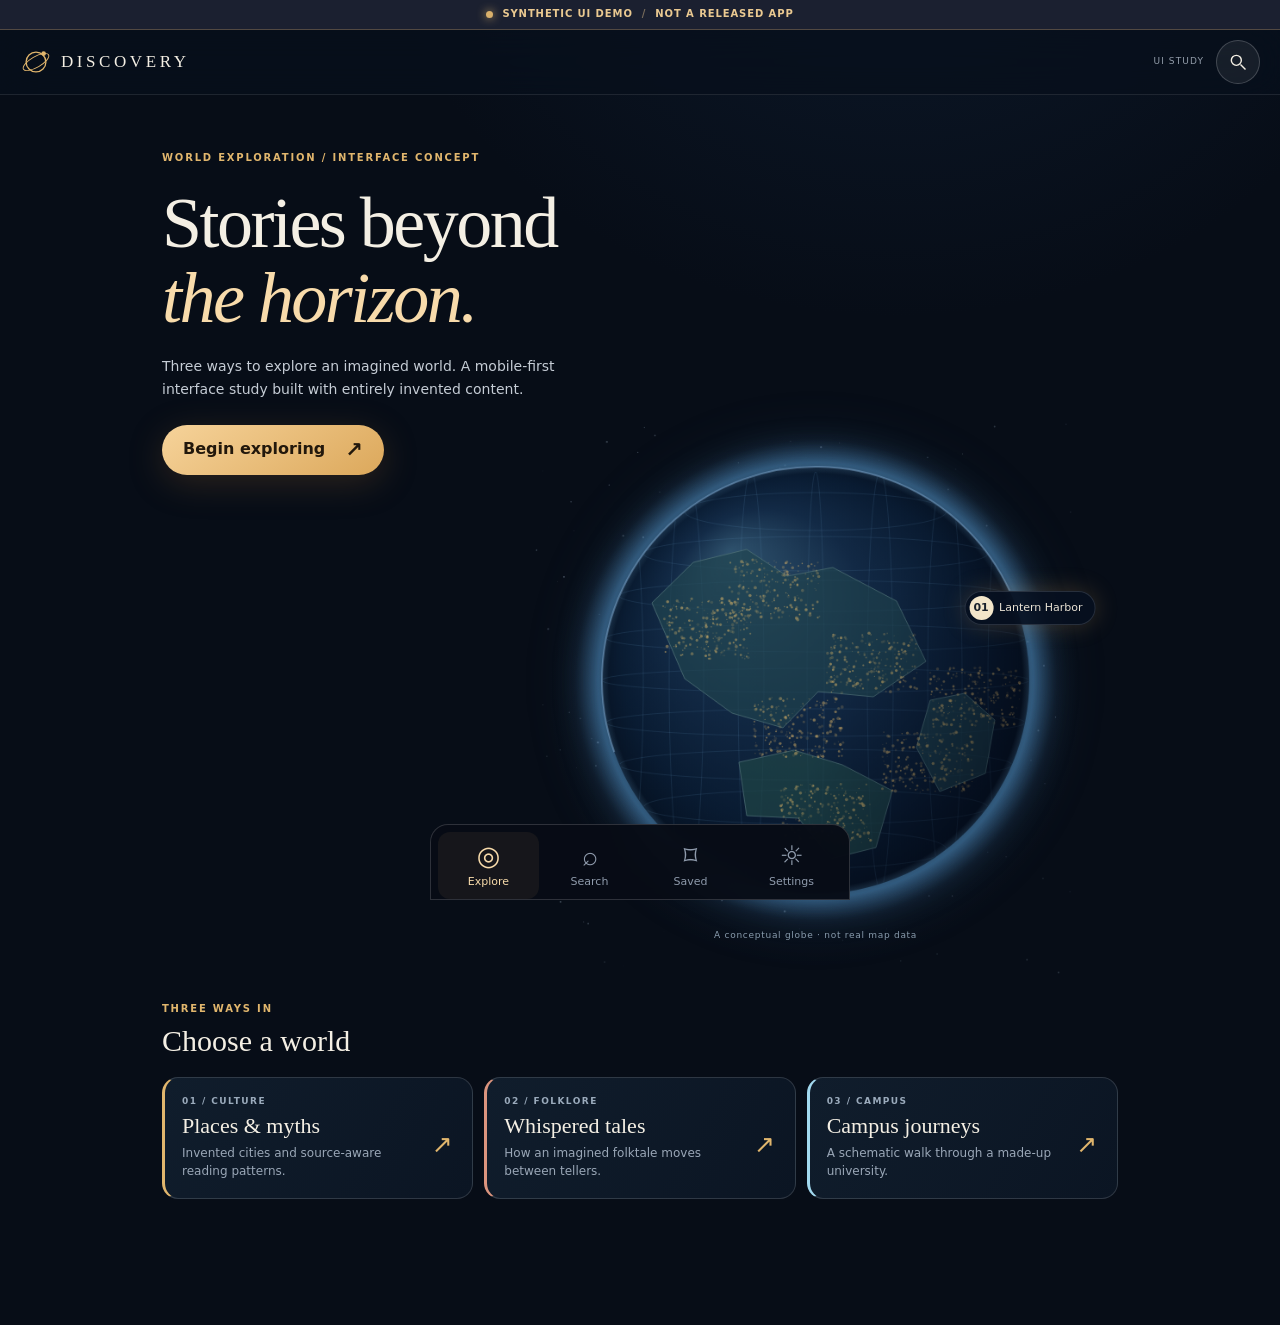
==== projects/world-exploration-ui/index.html @ 04508a98 "atlas-synthetic-mobile-showcase-20261115" ====
<!doctype html>
<html lang="en">
<head>
<meta charset="utf-8">
<meta name="viewport" content="width=device-width,initial-scale=1,viewport-fit=cover">
<meta name="color-scheme" content="dark">
<meta name="robots" content="index,follow">
<meta name="description" content="World exploration mobile interface study using 100% synthetic demonstration data. Not a released application.">
<title>World Exploration · Synthetic Mobile UI Study</title>
<link rel="stylesheet" href="./demo.css">
<script defer src="./demo.js"></script>
</head>
<body>
<div class="prototype-label" role="note"><span class="tag-dot"></span> SYNTHETIC UI DEMO <span class="label-sep">/</span> NOT A RELEASED APP</div>
<header class="site-header">
  <a class="brand" href="#explore" aria-label="World Exploration demo home"><span class="logo-mark" aria-hidden="true"><svg viewBox="0 0 42 42" fill="none"><circle cx="21" cy="21" r="13" stroke="currentColor" stroke-width="1.7"/><ellipse cx="21" cy="21" rx="19" ry="7" transform="rotate(-30 21 21)" stroke="currentColor" stroke-width="1.2"/><circle cx="31" cy="10" r="3" fill="currentColor"/></svg></span><span class="brand-word">DISCOVERY</span></a>
  <div class="header-actions"><span class="header-note">UI STUDY</span><button class="icon-button" data-target="search" aria-label="Search synthetic examples"><svg viewBox="0 0 24 24"><circle cx="10" cy="10" r="6"/><path d="m15 15 6 6"/></svg></button></div>
</header>
<main id="main" tabindex="-1">
<section class="view view-home" data-view="explore">
  <div class="hero-copy"><p class="eyebrow">WORLD EXPLORATION / INTERFACE CONCEPT</p><h1>Stories beyond<br><em>the horizon.</em></h1><p class="lede">Three ways to explore an imagined world. A mobile-first interface study built with entirely invented content.</p>
  <button class="gold-button" data-target="culture">Begin exploring <span aria-hidden="true">↗</span></button></div>
  <div class="globe-stage" role="img" aria-label="Stylized fictional globe made from procedurally generated light points"><canvas id="globe" width="650" height="650"></canvas><span class="globe-pin"><span class="pin-n">01</span><span>Lantern Harbor</span></span><span class="planet-note">A conceptual globe · not real map data</span></div>
  <section class="worlds">
   <p class="eyebrow">THREE WAYS IN</p><h2>Choose a world</h2>
   <div class="world-cards">
    <button class="world-card culture" data-target="culture"><span class="world-num">01 / CULTURE</span><strong>Places &amp; myths</strong><span>Invented cities and source-aware reading patterns.</span><b aria-hidden="true">↗</b></button>
    <button class="world-card folklore" data-target="folklore"><span class="world-num">02 / FOLKLORE</span><strong>Whispered tales</strong><span>How an imagined folktale moves between tellers.</span><b aria-hidden="true">↗</b></button>
    <button class="world-card campus" data-target="campus"><span class="world-num">03 / CAMPUS</span><strong>Campus journeys</strong><span>A schematic walk through a made-up university.</span><b aria-hidden="true">↗</b></button>
   </div>
  </section>
</section>
<section class="view collection" data-view="culture" hidden>
  <div class="collection-top culture"><p class="eyebrow">01 / CULTURAL EXPLORATION</p><h1>Culture<br><em>&amp; Myth.</em></h1><p class="intro">From architecture to storytelling, follow an entirely fictional record from its overview to a structured reading experience.</p><div class="pill-note">✦ Synthetic record · No historical claims</div></div>
  <div class="section-bar"><h2>Featured stories</h2><span>01 — 02</span></div>
  <button class="entry-card" data-open="lantern"><span class="entry-kind">ILLUSTRATIVE CITY / FICTION</span><strong>The Lantern Harbor</strong><span class="entry-summary">A city of floating lights, invented to demonstrate a sourced-reading interface.</span><span class="entry-foot">Read example <b>↗</b></span></button>
  <button class="entry-card muted" data-open="garden"><span class="entry-kind">GARDEN / FICTION</span><strong>The Glass Gardens</strong><span class="entry-summary">An imaginary conservatory and a small catalog of narratives.</span><span class="entry-foot">Read example <b>↗</b></span></button>
</section>
<section class="view collection" data-view="folklore" hidden>
  <div class="collection-top folklore"><p class="eyebrow">02 / FOLKTALE STUDY</p><h1>Folk Horror<br><em>Archives.</em></h1><p class="intro">An interface for researching stories while distinguishing a tale from a verifiable event. Every example here is invented.</p><div class="pill-note">◆ Fictional folklore · Demo only</div></div>
  <div class="section-bar"><h2>Archive entries</h2><span>01 — 02</span></div>
  <button class="entry-card folklore" data-open="whisper"><span class="entry-kind">ORIGINAL TALE / FICTION</span><strong>The Whispering Grove</strong><span class="entry-summary">A harmless invented legend about a path that changes with the fog.</span><span class="entry-foot">Read example <b>↗</b></span></button>
  <button class="entry-card muted" data-open="moon"><span class="entry-kind">ORIGINAL TALE / FICTION</span><strong>The Moonlit Bell</strong><span class="entry-summary">An imagined oral history of a clock tower with no clock.</span><span class="entry-foot">Read example <b>↗</b></span></button>
</section>
<section class="view collection" data-view="campus" hidden>
  <div class="collection-top campus"><p class="eyebrow">03 / CAMPUS EXPLORATION</p><h1>A campus<br><em>of possibility.</em></h1><p class="intro">Explore a compact schematic environment. Every building, school name and path is fictional.</p><div class="pill-note">▣ Fictional campus · Not navigation</div></div>
  <section class="scene-wrap">
   <div class="scene-title"><strong>Cedarfield Campus</strong><span>Illustrative map · original shapes</span></div>
   <div class="scene"><div class="scene-map" id="scene-map"><div class="path-1"></div><div class="path-2"></div><div class="building b1"></div><div class="building b2"></div><div class="building b3"></div><div class="building b4"></div><div class="building b5"></div><div class="tree t1"></div><div class="tree t2"></div><div class="tree t3"></div><div class="tree t4"></div><div class="scene-cursor" id="campus-cursor"></div></div>
    <div class="scene-controls"><span>OVERVIEW</span><button id="scene-step" type="button">Walk the path <span>→</span></button></div>
   </div>
   <p class="scene-credit">Entirely generated UI illustration · No real campus or geographic measurements.</p>
  </section>
  <div class="section-bar"><h2>Place highlights</h2><span>02 AREAS</span></div>
  <div class="detail-row"><span class="detail-icon">⌂</span><div><strong>Observatory Hall</strong><small>Invented location / North courtyard</small></div></div>
  <div class="detail-row"><span class="detail-icon">⌁</span><div><strong>East Library Walk</strong><small>Invented location / Study quarter</small></div></div>
</section>
<section class="view reader" data-view="reader" hidden>
  <div class="reader-tools"><button id="reader-back" class="back-button"><span>←</span> <span id="reader-back-label">Culture</span></button><button id="reader-save" class="save-button" aria-pressed="false">☆ Save</button></div>
  <div class="reader-intro">
   <p class="eyebrow" id="reader-kicker">01 / CULTURE / SYNTHETIC</p>
   <h1 id="reader-title">The Lantern Harbor</h1>
   <p class="reader-subtitle" id="reader-subtitle">A fictional journey through memory and light.</p>
   <div class="reader-meta"><div><small>RECORD</small><strong>Original example</strong></div><div><small>STATUS</small><strong>Fictional demo</strong></div></div>
  </div>
  <div class="reader-illustration" aria-hidden="true"><div class="lantern-orbit"><span>✦</span><span>✧</span><span>✦</span></div><div class="lantern-tower"></div></div>
  <div class="source-truth"><strong>Synthetic content only</strong><p>This text is original demonstration material. It does not describe an actual place, community, event, or historical source.</p></div>
  <section class="reading-section"><p class="eyebrow">01 / INTRODUCTION</p><h2>On the edge of an invented sea</h2><p>In the fictional Lantern Harbor, every window holds a small light. At dusk the city seems to drift, as if its streets could rearrange themselves before morning.</p><p>The scene exists only to illustrate how a long-form reading interface can organize a narrative into distinct, navigable parts.</p></section>
  <section class="reading-section"><p class="eyebrow">02 / PERSPECTIVE</p><h2>A city made of stories</h2><p>Some residents of the imaginary harbor collect maps. Others collect stories about the places they have never visited. No account is presented as a historical fact.</p><p>Spacing, typography, contrast, and reading progression are the actual subjects of this design exercise.</p></section>
  <section class="reading-section"><p class="eyebrow">03 / INTERACTION</p><h2>Continue the journey</h2><p>Use the bookmark control to save this example into the session-only demo collection. Your choice stays within this page and is not uploaded or saved to a server.</p></section>
  <button class="reader-finish" data-target="saved">View saved examples <span>↗</span></button>
</section>
<section class="view saved" data-view="saved" hidden>
  <p class="eyebrow">YOUR SPACE / UI STUDY</p><h1>Keep the stories<br><em>worth revisiting.</em></h1><p class="lede">A local-only example of saved items. No account, tracking or network storage is used.</p>
  <div class="saved-summary"><span class="saved-icon">⌑</span><div><small>THIS SESSION</small><strong id="saved-count">0 examples saved</strong></div></div>
  <div id="saved-list"></div>
  <button class="ghost-button" data-target="culture">Explore fictional entries <span>↗</span></button>
</section>
<section class="view search" data-view="search" hidden>
  <p class="eyebrow">DISCOVERY / SYNTHETIC EXAMPLES</p><h1>Find a story.</h1>
  <label for="search-input">Search invented titles</label>
  <input id="search-input" type="search" placeholder="Try “Harbor” or “Grove”…" autocomplete="off">
  <div id="search-results" aria-live="polite"></div>
</section>
<section class="view settings" data-view="settings" hidden>
  <p class="eyebrow">PREFERENCES / DEMO</p><h1>Explore at<br><em>your own pace.</em></h1><p class="lede">These are interface controls for an isolated demonstration, not account settings.</p>
  <div class="settings-section"><p class="eyebrow">INTERFACE LANGUAGE</p><h2>Display language</h2><p>Switch the basic interface labels. This standalone sample does not contain translated research articles.</p>
   <div class="language-selector" role="radiogroup" aria-label="Display language"><button class="is-active" aria-checked="true" role="radio" id="demo-lang-en">English</button><button aria-checked="false" role="radio" id="demo-lang-zh">简体中文</button></div>
  </div>
  <div class="settings-section"><p class="eyebrow">DISPLAY</p><h2>Comfortable motion</h2><p>Reduce motion without losing the controls that matter.</p><label class="switch-row"><span>Reduce motion</span><input id="reduced-motion" type="checkbox"></label></div>
  <div class="source-truth"><strong>Built for portfolio review</strong><p>The underlying research product is still under active development. This standalone UI adaptation uses synthetic, fictional content and does not claim public release readiness.</p></div>
</section>
</main>
<nav class="bottom-nav" aria-label="Demo navigation">
 <button data-target="explore" class="active"><span class="nav-icon">◎</span><span>Explore</span></button>
 <button data-target="search"><span class="nav-icon">⌕</span><span>Search</span></button>
 <button data-target="saved"><span class="nav-icon">⌑</span><span>Saved</span></button>
 <button data-target="settings"><span class="nav-icon">☼</span><span>Settings</span></button>
</nav>
</body></html>
---- projects/world-exploration-ui/demo.css ----
/* Original presentation layer for an isolated, synthetic portfolio demo. No live research data. */
:root{color-scheme:dark;--bg:#070d17;--ink:#f4efe4;--muted:#adb3c0;--line:#ffffff25;--gold:#e1b66d;--goldbright:#f8dbab;--red:#db947e;--ice:#a2d9ef;--nav:76px;--serif:Georgia,"Times New Roman",serif;--sans:system-ui,-apple-system,"Segoe UI",Arial,sans-serif}
*{box-sizing:border-box}
html{scroll-behavior:smooth;background:var(--bg)}
body{margin:0;min-height:100vh;color:var(--ink);font-family:var(--sans);font-size:16px;line-height:1.55;background:radial-gradient(700px 600px at 70% -10%,#1730505a,transparent 75%),var(--bg);overflow-x:hidden}
button,input{font:inherit}button{cursor:pointer;color:inherit}a{color:inherit;text-decoration:none}
button:focus-visible,input:focus-visible,a:focus-visible{outline:3px solid var(--goldbright);outline-offset:3px}
button:disabled{opacity:.5;cursor:not-allowed}
h1,h2,h3,p{margin:0}h1,h2{font-family:var(--serif);font-weight:500}em{font-weight:400;font-style:italic;color:var(--goldbright)}
p{overflow-wrap:break-word}
.prototype-label{height:30px;padding:5px 16px;display:flex;align-items:center;justify-content:center;gap:9px;border-bottom:1px solid #dfb46f47;background:#1b2030;color:#eac991;font-size:10px;font-weight:750;letter-spacing:.09em;line-height:1.25;white-space:nowrap}
.tag-dot{width:7px;height:7px;border-radius:100%;background:#d9b06b;box-shadow:0 0 10px #d9b06b}.label-sep{opacity:.45}
.site-header{height:65px;border-bottom:1px solid #ffffff18;display:flex;align-items:center;justify-content:space-between;padding:0 20px;background:#080f1cbb;position:sticky;top:0;z-index:20;backdrop-filter:blur(20px)}
.brand{display:flex;align-items:center;gap:9px;min-height:44px}.logo-mark{color:var(--gold);display:block;width:32px;height:32px}.logo-mark svg{width:100%;height:100%}.brand-word{font:500 17px var(--serif);letter-spacing:.21em}
.header-actions{display:flex;align-items:center;gap:12px}.header-note{letter-spacing:.12em;color:#939daa;font-size:9px}
.icon-button{display:grid;place-items:center;width:44px;height:44px;border:1px solid #ffffff30;border-radius:50%;background:#fff1}
.icon-button svg{width:20px;height:20px;stroke:currentColor;stroke-width:1.7;fill:none}
main{min-height:calc(100dvh - 172px)}.view{max-width:840px;margin:auto;padding:30px 22px calc(var(--nav) + 50px)}.view[hidden]{display:none!important}
.eyebrow{font-size:10px;letter-spacing:.18em;color:var(--gold);font-weight:750}
.lede{color:#c5ccd5;font-size:15px;line-height:1.68;margin-top:18px}
.hero-copy{position:relative;z-index:2}
.hero-copy h1{font-size:clamp(42px,12vw,72px);line-height:1.05;letter-spacing:-.035em;margin:20px 0 0}
.hero-copy .lede{max-width:400px;font-size:14px;line-height:1.65}
.gold-button{height:50px;margin-top:24px;display:inline-flex;align-items:center;gap:20px;border:0;background:linear-gradient(145deg,#f6d39a,#dca85b);color:#22180c;padding:0 21px;font-weight:750;border-radius:99px;box-shadow:0 8px 35px #9b692e40}
.gold-button span{font-size:21px}
.globe-stage{width:min(112%,560px);aspect-ratio:1;position:relative;margin:16px auto -18px;transform:translateX(-4%);background:radial-gradient(circle at 50% 50%,#18365b70,transparent 67%)}
.globe-stage canvas{width:100%;height:100%;filter:drop-shadow(0 0 28px #4c85aa4b)}
.globe-pin{position:absolute;top:31%;right:0%;display:flex;align-items:center;gap:6px;background:#071020e3;border:1px solid #ffffff22;color:#e9e2d4;border-radius:40px;padding:4px 12px 4px 4px;font-size:11px;box-shadow:0 0 25px #dca75a39}.pin-n{width:24px;height:24px;border-radius:100%;background:#f3e6ca;color:#18202b;font-weight:800;display:grid;place-items:center}
.planet-note{position:absolute;bottom:7%;left:0;right:0;text-align:center;color:#899cad;font-size:9px;letter-spacing:.08em}
.worlds{margin:36px 0 0}.worlds h2{font-size:30px;line-height:1.2;margin:7px 0 18px}
.world-cards{display:grid;gap:11px}
.world-card{text-align:left;position:relative;border:1px solid #ffffff24;background:linear-gradient(120deg,#101d2c,#0b1523);border-radius:16px;min-height:118px;padding:17px 48px 18px 17px;display:flex;flex-direction:column;gap:4px}
.world-card.culture{border-left:3px solid var(--gold)}.world-card.folklore{border-left:3px solid var(--red)}.world-card.campus{border-left:3px solid var(--ice)}
.world-card .world-num{font-size:9px;letter-spacing:.16em;color:#9babbc;font-weight:750}
.world-card strong{font-family:var(--serif);font-weight:500;font-size:22px;line-height:1.22}
.world-card>span:nth-of-type(2){color:#9aa7b7;font-size:12px;line-height:1.5}
.world-card b{position:absolute;right:20px;top:40%;font-size:25px;font-weight:400;color:var(--gold)}
.collection{padding-top:31px}.collection-top{border-bottom:1px solid #ffffff24;padding-bottom:20px}
.collection-top h1{font-size:clamp(43px,12vw,66px);line-height:1.05;margin:15px 0 12px}
.collection-top .intro{font-size:14px;line-height:1.62;color:#c0c6d3;max-width:480px}
.pill-note{margin-top:16px;display:inline-flex;padding:7px 10px;border:1px solid #ffffff2e;border-radius:9px;font-size:11px;color:#c8cdd5}
.collection-top.folklore .eyebrow{color:var(--red)}.collection-top.folklore h1 em{color:#e9ae9b}.collection-top.campus .eyebrow{color:var(--ice)}.collection-top.campus h1 em{color:var(--ice)}
.section-bar{display:flex;align-items:center;justify-content:space-between;margin:26px 0 14px;gap:12px}
.section-bar h2{font-size:25px}.section-bar span{font-size:10px;color:#a1abb9;letter-spacing:.15em}
.entry-card{border:1px solid #ffffff2b;border-radius:15px;padding:20px;display:flex;flex-direction:column;text-align:left;gap:8px;background:linear-gradient(145deg,#14263c,#0d1b2d);width:100%;min-height:176px;margin-bottom:12px}
.entry-card.folklore{background:linear-gradient(145deg,#342229,#151820)}
.entry-card.muted{opacity:.84;background:#111b29}
.entry-kind{color:#e3ba7f;font-size:10px;letter-spacing:.11em}
.entry-card.folklore .entry-kind{color:#e6a497}
.entry-card strong{font:500 25px/1.18 var(--serif)}
.entry-summary{color:#c5ccd5;font-size:13px;line-height:1.55}
.entry-foot{margin-top:auto;display:flex;justify-content:space-between;color:#e3c38f;font-size:12px;font-weight:600}
.entry-foot b{font-size:20px}
.scene-wrap{border:1px solid #ffffff24;border-radius:17px;overflow:hidden;margin:20px 0 24px;background:#152333}
.scene-title{display:flex;justify-content:space-between;gap:8px;padding:14px 15px;background:#132537;align-items:center}
.scene-title strong{font:500 18px var(--serif)}.scene-title span{font-size:10px;color:#a9c5d2}
.scene{height:350px;position:relative;overflow:hidden;background:#d6d1c1}
.scene-map{position:absolute;inset:-5%;transform:rotate(-13deg) scale(1.08);background:repeating-linear-gradient(0deg,transparent 0 35px,#b6b9ab 36px 42px,transparent 43px 75px),repeating-linear-gradient(90deg,#d5d0bf 0 38px,#b4c0ac 39px 47px,#d5d0bf 48px 85px)}
.scene-map .path-1,.scene-map .path-2{position:absolute;background:#efeddf75;border:1px solid #ffffff55}
.path-1{width:120%;height:18px;top:52%;left:-10%;transform:rotate(-34deg)}.path-2{width:17px;height:130%;top:-10%;left:47%;transform:rotate(-30deg)}
.building{position:absolute;border:2px solid #a39883;background:#c9ad83;box-shadow:8px 12px 0 #96978680,inset 5px 5px 0 #e8d2aa;height:52px;transform:skew(-8deg)}
.b1{left:17%;top:21%;width:28%}.b2{left:52%;top:31%;width:28%;height:80px}.b3{left:15%;top:66%;width:35%;height:44px}.b4{left:59%;top:70%;width:19%;height:46px}.b5{left:4%;top:44%;width:14%;height:67px}
.tree{position:absolute;width:23px;height:23px;border-radius:50%;background:#879b79;box-shadow:3px 4px 0 #698165}.t1{top:13%;left:62%}.t2{top:56%;left:75%}.t3{top:82%;left:17%}.t4{top:30%;left:7%}
.scene-cursor{position:absolute;left:40%;top:51%;width:20px;height:20px;background:#d3a355;border:4px solid #f7ead1;border-radius:50%;box-shadow:0 0 0 8px #e1a95d55;transition:transform .55s ease}
.scene-controls{position:absolute;bottom:14px;left:13px;right:13px;background:#121e2ae8;color:#f6e5c5;border:1px solid #fff3;padding:9px 11px;display:flex;justify-content:space-between;align-items:center;border-radius:11px;font-size:10px;letter-spacing:.1em}
.scene-controls button{border:0;border-radius:20px;background:#f3e0bb;color:#312215;min-height:43px;padding:0 14px;font-size:11px;font-weight:650;letter-spacing:0}
.scene-credit{padding:10px 13px;font-size:10px;color:#bacbd8}
.detail-row{display:flex;align-items:center;gap:15px;border-bottom:1px solid #ffffff27;padding:17px 8px}
.detail-icon{display:grid;place-items:center;background:#99cfe514;color:var(--ice);border:1px solid #8fceec60;border-radius:14px;width:48px;height:48px;font-size:26px}
.detail-row div{display:grid;gap:4px}.detail-row strong{font:500 18px var(--serif)}.detail-row small{color:#a7b4be}
.reader{padding-top:0}
.reader-tools{display:flex;justify-content:space-between;gap:10px;padding:14px 0;border-bottom:1px solid var(--line)}
.reader-tools button{border:1px solid #ffffff27;border-radius:30px;background:#ffffff08;min-height:44px;padding:0 16px}
.back-button{display:flex;align-items:center;gap:9px}.back-button>span:first-child{font-size:24px}.save-button[aria-pressed=true]{color:var(--gold);border-color:var(--gold)}
.reader-intro{padding:26px 0 22px}
.reader-intro h1{font-size:clamp(35px,10vw,54px);line-height:1.12;margin:14px 0 12px}
.reader-subtitle{font:italic 19px/1.4 var(--serif);color:#d0cbbe}
.reader-meta{display:grid;grid-template-columns:1fr 1fr;gap:16px;padding-top:18px;border-top:1px solid var(--line);margin-top:25px}
.reader-meta div{display:grid;gap:5px}.reader-meta small{color:#8f9daa;font-size:10px;letter-spacing:.15em}.reader-meta strong{font-size:13px;font-weight:500}
.reader-illustration{height:160px;border:1px solid #d6ba8855;border-radius:14px;background:radial-gradient(ellipse at 50% 100%,#a67b4270,transparent 60%),radial-gradient(ellipse at 48% 42%,#405678,#112337 75%);position:relative;overflow:hidden}
.lantern-orbit{display:flex;justify-content:space-around;position:absolute;left:0;right:0;top:20%;font-size:28px;color:#f8db9f}
.lantern-tower{position:absolute;bottom:-22px;left:48%;height:110px;width:64px;border-radius:16px 16px 0 0;transform:skew(-8deg);background:linear-gradient(90deg,#8d775f,#dac39d);box-shadow:0 0 45px #e0b36955}
.source-truth{margin-top:19px;padding:15px 16px;border-left:3px solid #e1b66d;background:#dfb46b0c;border-radius:0 10px 10px 0}
.source-truth strong{font-size:12px;color:#f4d59e}.source-truth p{font-size:12px;color:#bdc5cd;margin-top:5px;line-height:1.55}
.reading-section{margin-top:40px}.reading-section h2{font-size:28px;line-height:1.28;margin:9px 0 15px}
.reading-section p:not(.eyebrow){font:18px/1.74 Georgia,serif;color:#e1ddd5;margin:0 0 20px;hyphens:auto}
.reader-finish{width:100%;border:1px solid #e1b66d77;display:flex;justify-content:space-between;min-height:50px;align-items:center;border-radius:14px;background:#d1aa6e12;color:#f5d29b;padding:0 16px;margin-top:34px}
.saved h1,.settings h1,.search h1{font-size:clamp(36px,10vw,55px);line-height:1.13;margin:15px 0 0}
.saved-summary{border:1px solid #ffffff2c;padding:16px;border-radius:14px;display:flex;align-items:center;gap:15px;margin:27px 0}
.saved-summary small{display:block;font-size:10px;color:#98a7b5;letter-spacing:.13em}.saved-summary strong{display:block;margin-top:4px}
.saved-icon{font-size:27px;background:#e2b77113;border-radius:50%;color:var(--gold);width:50px;height:50px;display:grid;place-items:center}
.ghost-button{margin-top:18px;display:flex;justify-content:space-between;align-items:center;border:1px solid #ffffff42;border-radius:13px;min-height:48px;width:100%;background:transparent;padding:0 16px}
.search label{display:block;font-size:12px;color:#c9d3dd;margin:24px 0 9px}
.search input{width:100%;border:1px solid #b9c7d360;border-radius:13px;background:#152437;color:#f7efe2;min-height:52px;padding:10px 15px;outline-offset:3px}
#search-results{margin-top:23px}.search-result{min-height:76px}
.settings-section{margin-top:30px;border-top:1px solid var(--line);padding-top:19px}
.settings-section h2{font:500 23px var(--serif);margin:9px 0 8px}
.settings-section p:not(.eyebrow){font-size:13px;line-height:1.62;color:#bfc8d2}
.language-selector{width:100%;display:grid;grid-template-columns:1fr 1fr;gap:8px;padding:6px;border:1px solid #ffffff35;border-radius:15px;margin:17px 0 0;background:#ffffff06}
.language-selector button{min-height:49px;border-radius:10px;border:1px solid transparent;background:transparent;padding:8px 10px;font-weight:600;white-space:nowrap}
.language-selector button.is-active{background:#f2e5c9;color:#20222c}
.switch-row{display:flex;justify-content:space-between;gap:12px;align-items:center;margin-top:20px;min-height:50px;color:#e4dedd}
.switch-row input{width:23px;height:23px;accent-color:var(--gold)}
.bottom-nav{position:fixed;bottom:0;left:0;right:0;height:calc(var(--nav) + env(safe-area-inset-bottom,0px));padding:7px 7px env(safe-area-inset-bottom,0px);display:grid;grid-template-columns:repeat(4,1fr);background:#080c16f2;border-top:1px solid #ffffff20;z-index:50;backdrop-filter:blur(20px)}
.bottom-nav button{background:none;border:0;min-width:0;display:grid;place-items:center;align-content:center;gap:2px;font-size:11px;color:#8f9bac;border-radius:12px;min-height:50px}
.bottom-nav button.active{color:var(--goldbright);background:#e4b96a10}
.nav-icon{display:block;font-size:27px;line-height:1.12;font-weight:400}
@media(min-width:700px){.view{padding-top:55px}.view-home{max-width:1000px}.globe-stage{margin-top:-60px;margin-left:auto;margin-right:0}.hero-copy{max-width:470px}.world-cards{grid-template-columns:repeat(3,1fr)}.collection{max-width:750px}.bottom-nav{width:420px;left:50%;transform:translateX(-50%);border:1px solid #ffffff28;border-radius:18px 18px 0 0}.scene{height:450px}}
@media(max-width:350px){.prototype-label{font-size:9px}.brand-word{font-size:15px}.header-note{display:none}.view{padding-left:17px;padding-right:17px}.hero-copy h1{font-size:43px}.collection-top h1{font-size:42px}.language-selector button{font-size:13px}}
@media(prefers-reduced-motion:reduce){html{scroll-behavior:auto}.scene-cursor{transition:none}}
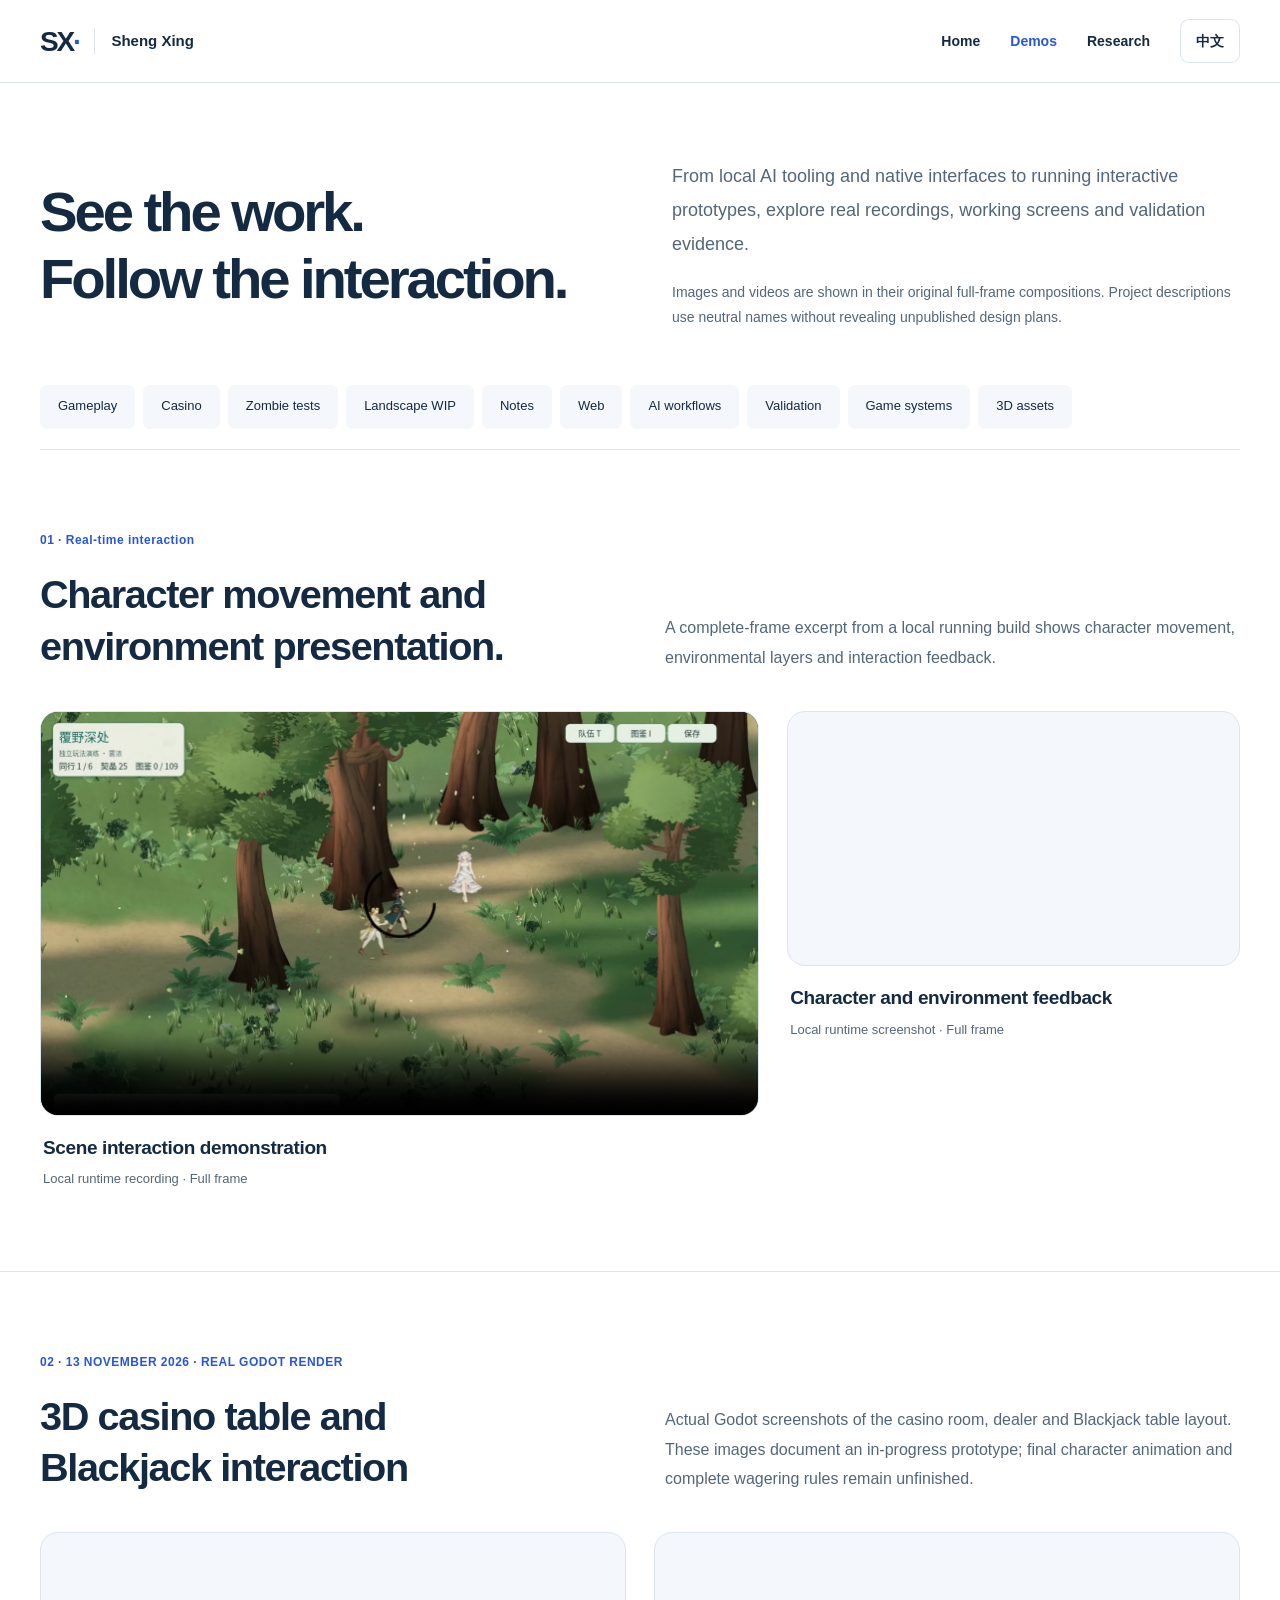
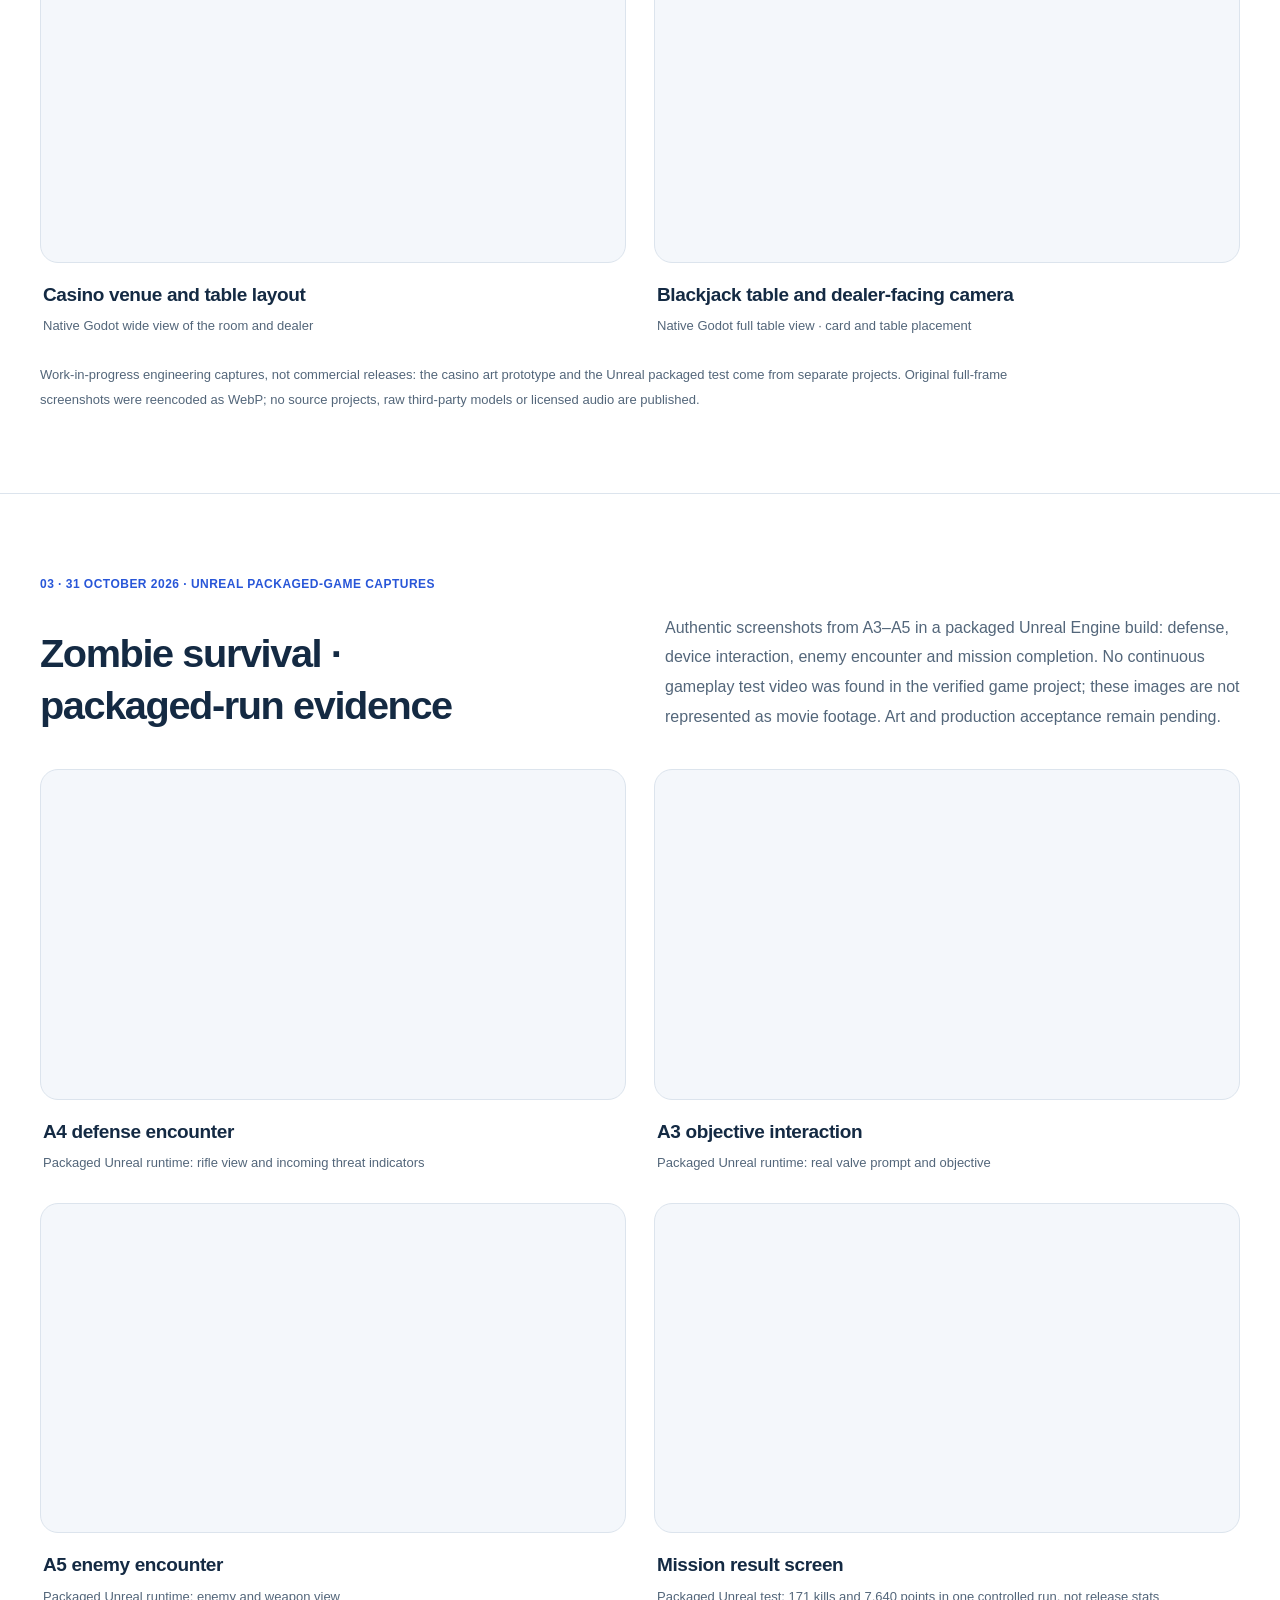
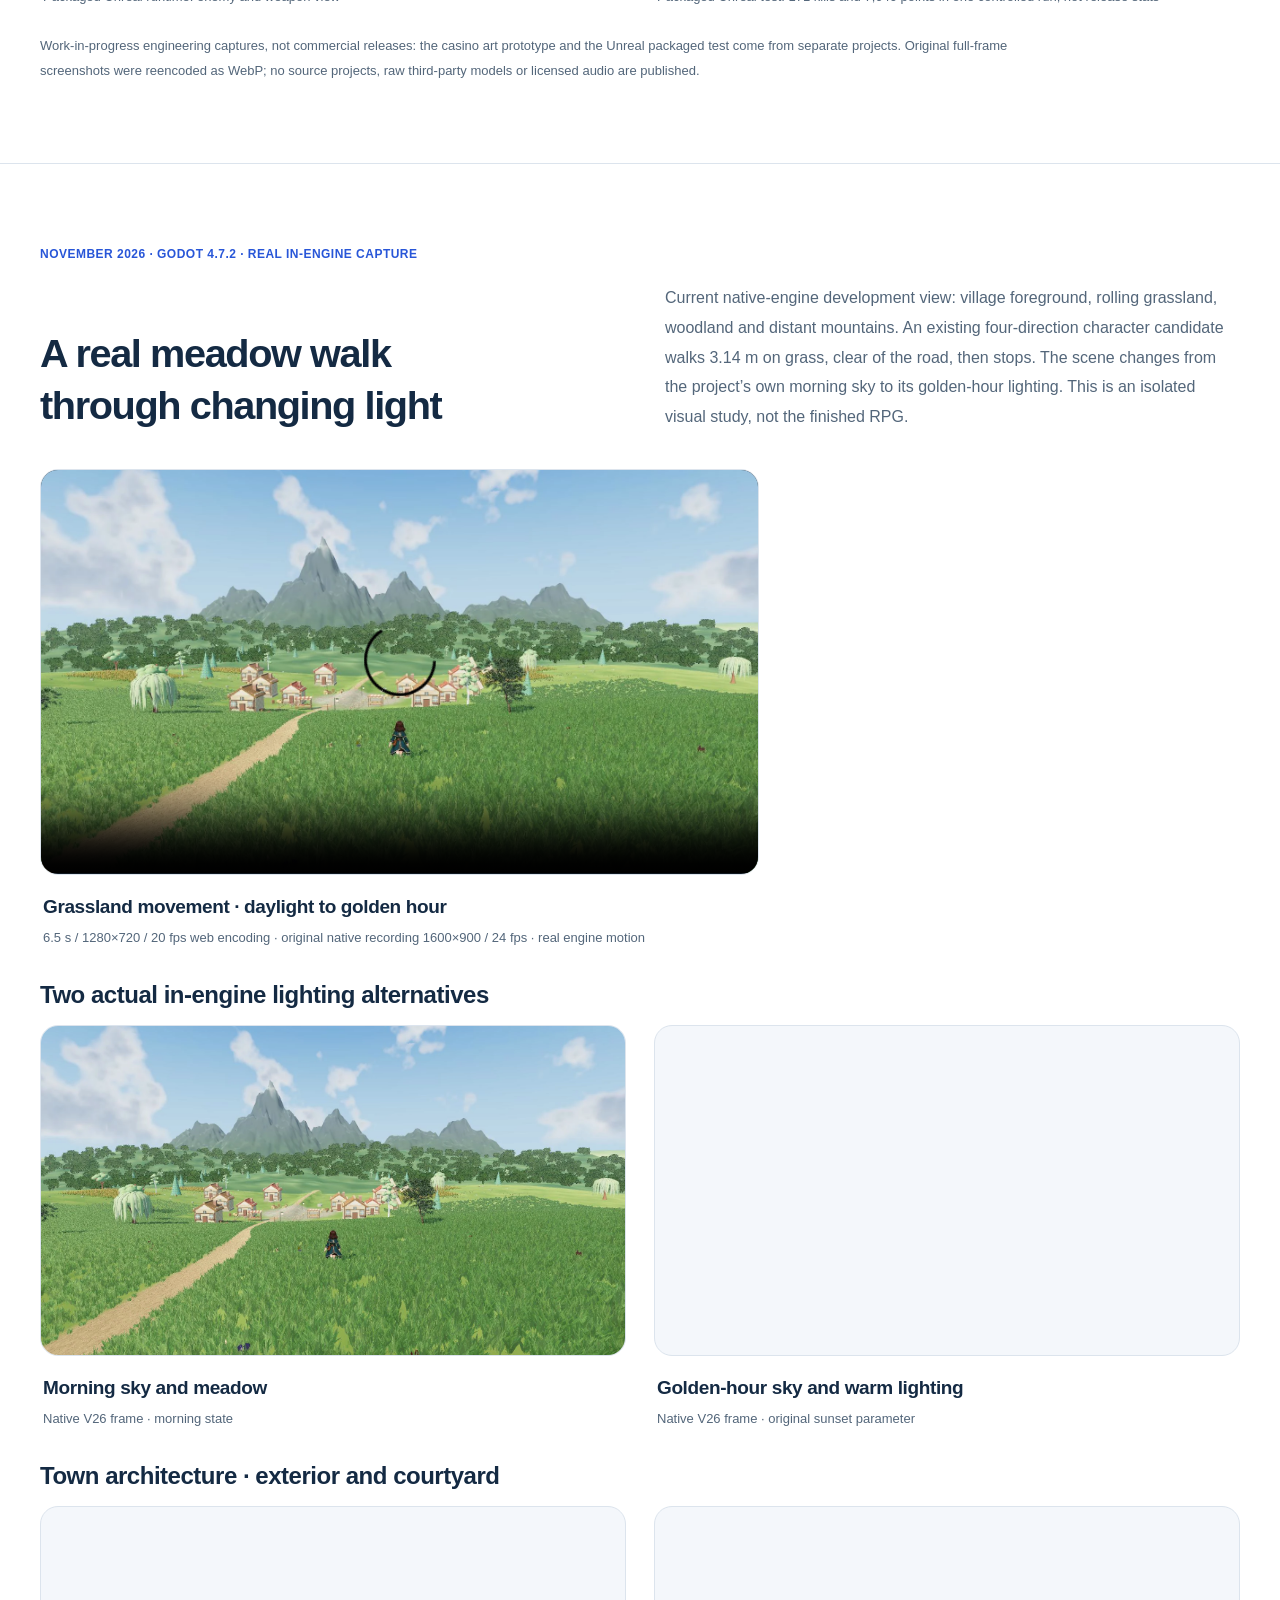
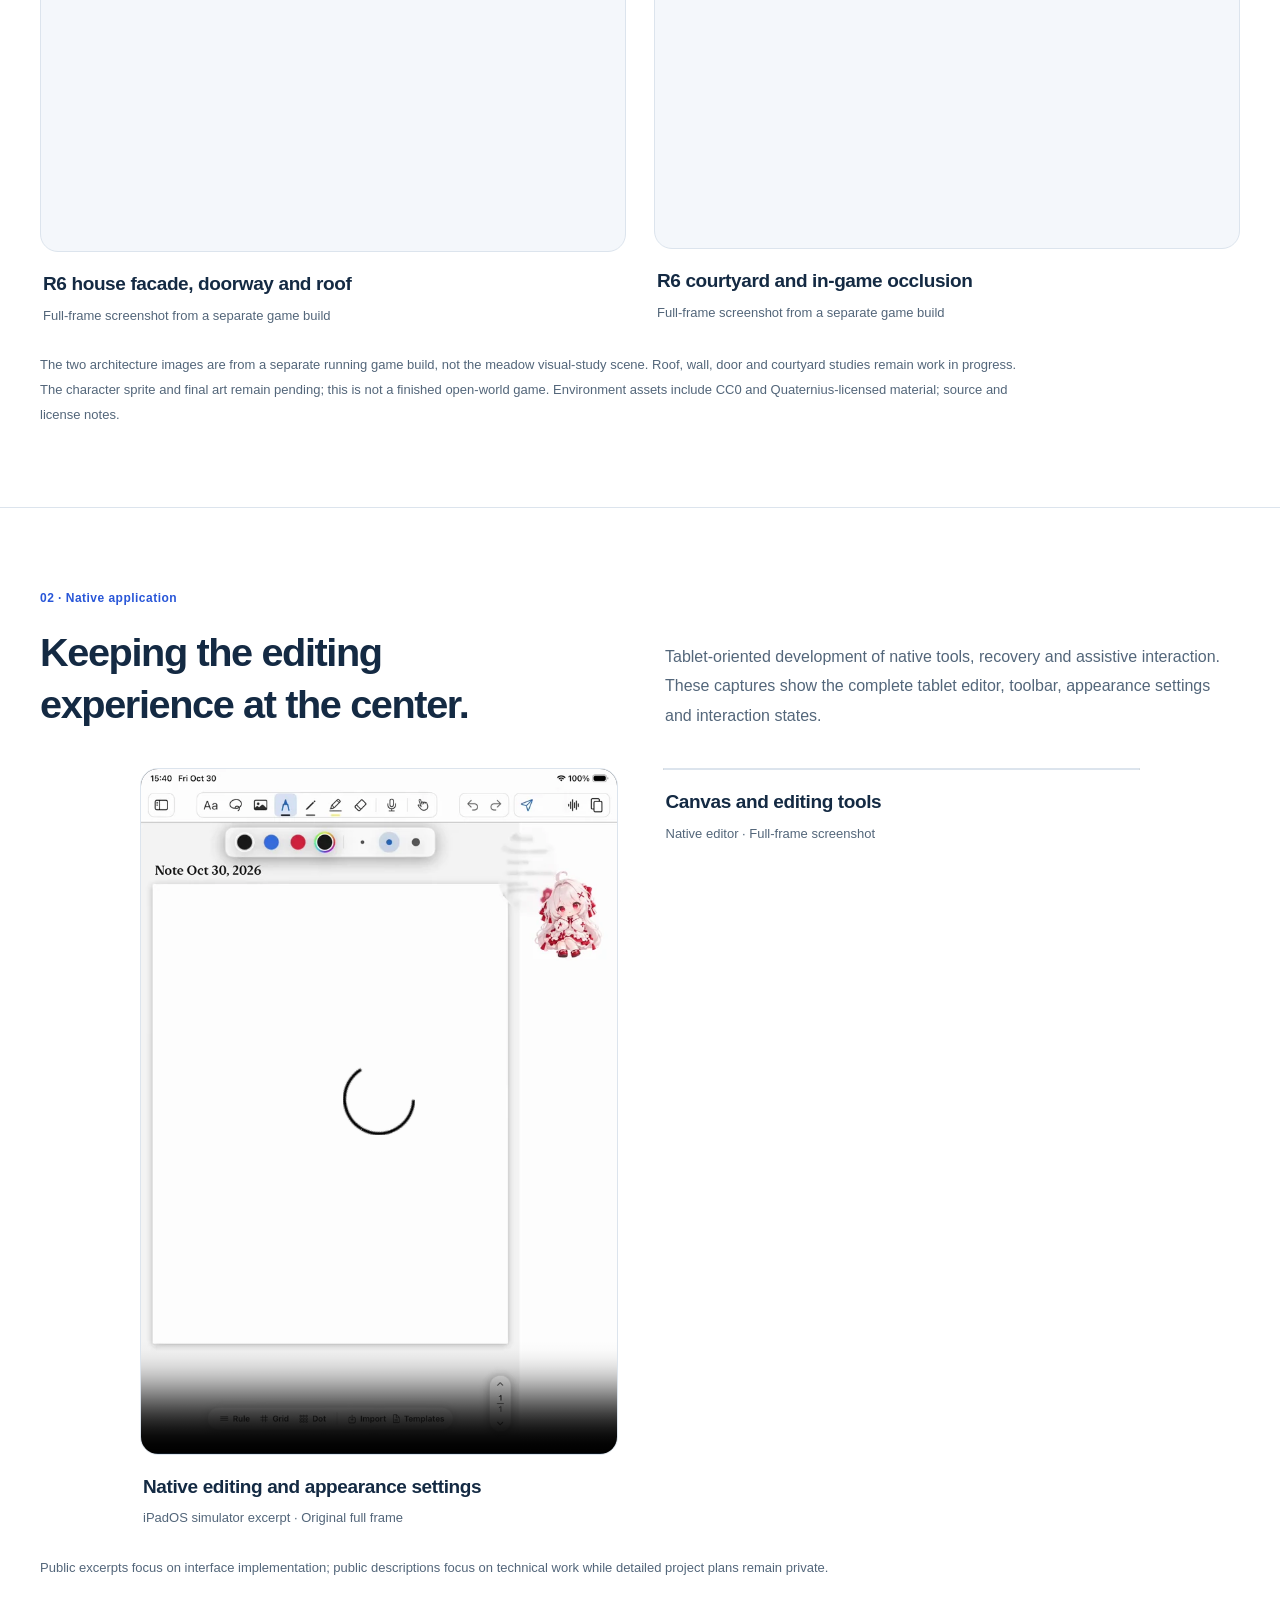
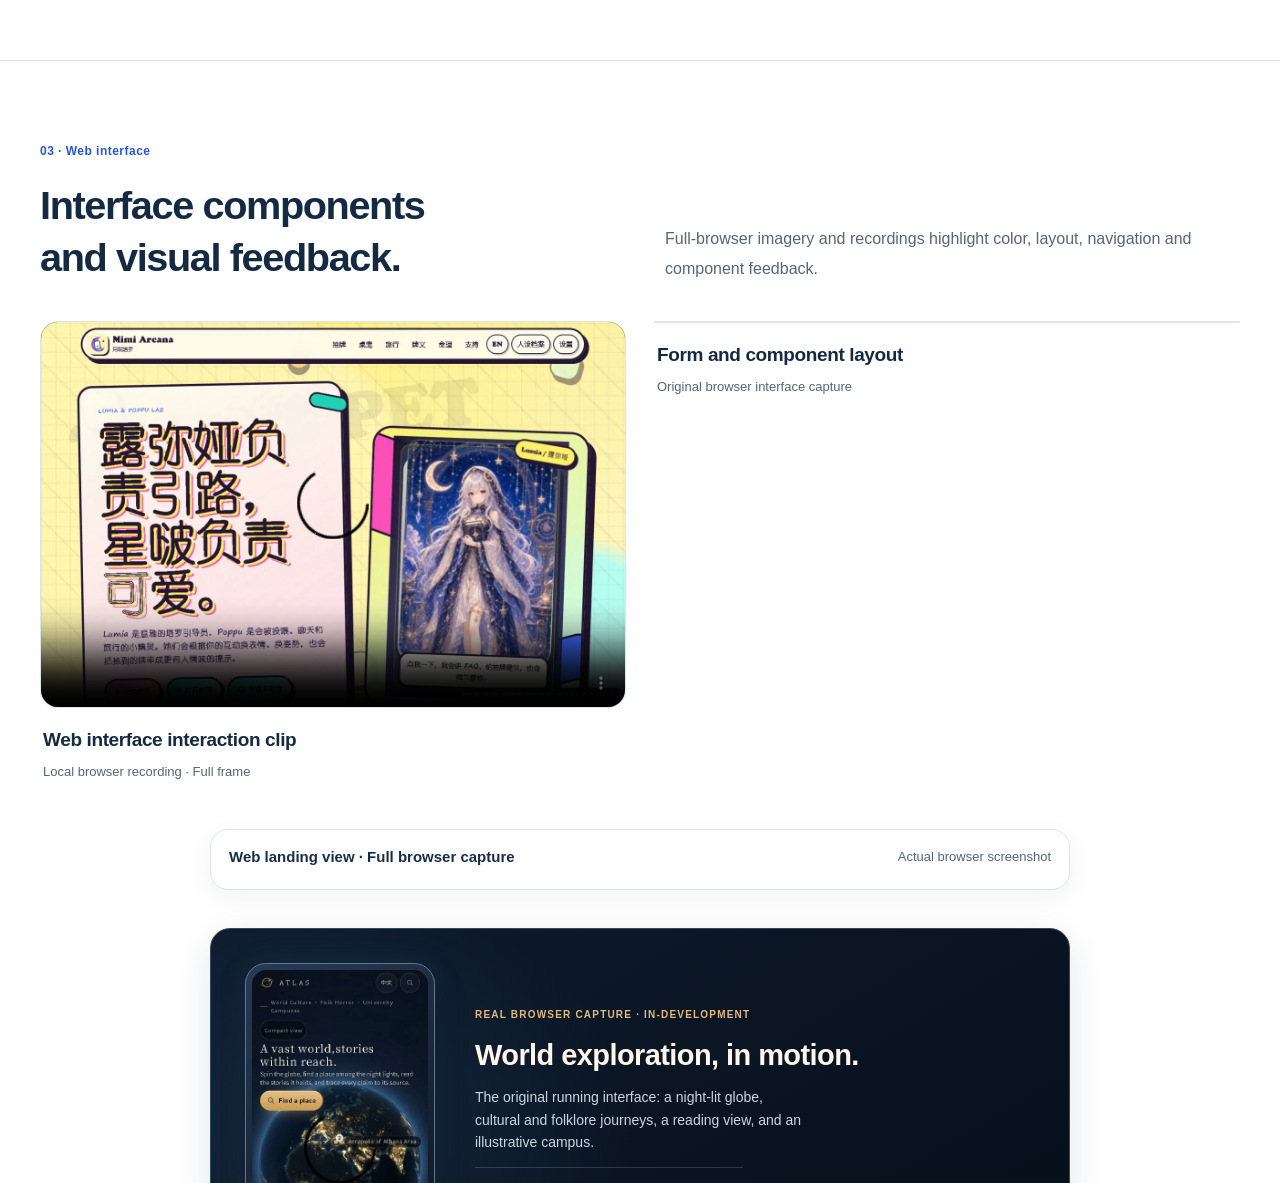
==== commit 7c0aa803: "atlas-authentic-mobile-video-and-compact-web-layout" ====
--- a/projects/world-exploration-ui/index.html
+++ b/projects/world-exploration-ui/index.html
@@ -1,100 +1,6 @@
 <!doctype html>
-<html lang="en">
-<head>
-<meta charset="utf-8">
-<meta name="viewport" content="width=device-width,initial-scale=1,viewport-fit=cover">
-<meta name="color-scheme" content="dark">
-<meta name="robots" content="index,follow">
-<meta name="description" content="World exploration mobile interface study using 100% synthetic demonstration data. Not a released application.">
-<title>World Exploration · Synthetic Mobile UI Study</title>
-<link rel="stylesheet" href="./demo.css">
-<script defer src="./demo.js"></script>
-</head>
-<body>
-<div class="prototype-label" role="note"><span class="tag-dot"></span> SYNTHETIC UI DEMO <span class="label-sep">/</span> NOT A RELEASED APP</div>
-<header class="site-header">
-  <a class="brand" href="#explore" aria-label="World Exploration demo home"><span class="logo-mark" aria-hidden="true"><svg viewBox="0 0 42 42" fill="none"><circle cx="21" cy="21" r="13" stroke="currentColor" stroke-width="1.7"/><ellipse cx="21" cy="21" rx="19" ry="7" transform="rotate(-30 21 21)" stroke="currentColor" stroke-width="1.2"/><circle cx="31" cy="10" r="3" fill="currentColor"/></svg></span><span class="brand-word">DISCOVERY</span></a>
-  <div class="header-actions"><span class="header-note">UI STUDY</span><button class="icon-button" data-target="search" aria-label="Search synthetic examples"><svg viewBox="0 0 24 24"><circle cx="10" cy="10" r="6"/><path d="m15 15 6 6"/></svg></button></div>
-</header>
-<main id="main" tabindex="-1">
-<section class="view view-home" data-view="explore">
-  <div class="hero-copy"><p class="eyebrow">WORLD EXPLORATION / INTERFACE CONCEPT</p><h1>Stories beyond<br><em>the horizon.</em></h1><p class="lede">Three ways to explore an imagined world. A mobile-first interface study built with entirely invented content.</p>
-  <button class="gold-button" data-target="culture">Begin exploring <span aria-hidden="true">↗</span></button></div>
-  <div class="globe-stage" role="img" aria-label="Stylized fictional globe made from procedurally generated light points"><canvas id="globe" width="650" height="650"></canvas><span class="globe-pin"><span class="pin-n">01</span><span>Lantern Harbor</span></span><span class="planet-note">A conceptual globe · not real map data</span></div>
-  <section class="worlds">
-   <p class="eyebrow">THREE WAYS IN</p><h2>Choose a world</h2>
-   <div class="world-cards">
-    <button class="world-card culture" data-target="culture"><span class="world-num">01 / CULTURE</span><strong>Places &amp; myths</strong><span>Invented cities and source-aware reading patterns.</span><b aria-hidden="true">↗</b></button>
-    <button class="world-card folklore" data-target="folklore"><span class="world-num">02 / FOLKLORE</span><strong>Whispered tales</strong><span>How an imagined folktale moves between tellers.</span><b aria-hidden="true">↗</b></button>
-    <button class="world-card campus" data-target="campus"><span class="world-num">03 / CAMPUS</span><strong>Campus journeys</strong><span>A schematic walk through a made-up university.</span><b aria-hidden="true">↗</b></button>
-   </div>
-  </section>
-</section>
-<section class="view collection" data-view="culture" hidden>
-  <div class="collection-top culture"><p class="eyebrow">01 / CULTURAL EXPLORATION</p><h1>Culture<br><em>&amp; Myth.</em></h1><p class="intro">From architecture to storytelling, follow an entirely fictional record from its overview to a structured reading experience.</p><div class="pill-note">✦ Synthetic record · No historical claims</div></div>
-  <div class="section-bar"><h2>Featured stories</h2><span>01 — 02</span></div>
-  <button class="entry-card" data-open="lantern"><span class="entry-kind">ILLUSTRATIVE CITY / FICTION</span><strong>The Lantern Harbor</strong><span class="entry-summary">A city of floating lights, invented to demonstrate a sourced-reading interface.</span><span class="entry-foot">Read example <b>↗</b></span></button>
-  <button class="entry-card muted" data-open="garden"><span class="entry-kind">GARDEN / FICTION</span><strong>The Glass Gardens</strong><span class="entry-summary">An imaginary conservatory and a small catalog of narratives.</span><span class="entry-foot">Read example <b>↗</b></span></button>
-</section>
-<section class="view collection" data-view="folklore" hidden>
-  <div class="collection-top folklore"><p class="eyebrow">02 / FOLKTALE STUDY</p><h1>Folk Horror<br><em>Archives.</em></h1><p class="intro">An interface for researching stories while distinguishing a tale from a verifiable event. Every example here is invented.</p><div class="pill-note">◆ Fictional folklore · Demo only</div></div>
-  <div class="section-bar"><h2>Archive entries</h2><span>01 — 02</span></div>
-  <button class="entry-card folklore" data-open="whisper"><span class="entry-kind">ORIGINAL TALE / FICTION</span><strong>The Whispering Grove</strong><span class="entry-summary">A harmless invented legend about a path that changes with the fog.</span><span class="entry-foot">Read example <b>↗</b></span></button>
-  <button class="entry-card muted" data-open="moon"><span class="entry-kind">ORIGINAL TALE / FICTION</span><strong>The Moonlit Bell</strong><span class="entry-summary">An imagined oral history of a clock tower with no clock.</span><span class="entry-foot">Read example <b>↗</b></span></button>
-</section>
-<section class="view collection" data-view="campus" hidden>
-  <div class="collection-top campus"><p class="eyebrow">03 / CAMPUS EXPLORATION</p><h1>A campus<br><em>of possibility.</em></h1><p class="intro">Explore a compact schematic environment. Every building, school name and path is fictional.</p><div class="pill-note">▣ Fictional campus · Not navigation</div></div>
-  <section class="scene-wrap">
-   <div class="scene-title"><strong>Cedarfield Campus</strong><span>Illustrative map · original shapes</span></div>
-   <div class="scene"><div class="scene-map" id="scene-map"><div class="path-1"></div><div class="path-2"></div><div class="building b1"></div><div class="building b2"></div><div class="building b3"></div><div class="building b4"></div><div class="building b5"></div><div class="tree t1"></div><div class="tree t2"></div><div class="tree t3"></div><div class="tree t4"></div><div class="scene-cursor" id="campus-cursor"></div></div>
-    <div class="scene-controls"><span>OVERVIEW</span><button id="scene-step" type="button">Walk the path <span>→</span></button></div>
-   </div>
-   <p class="scene-credit">Entirely generated UI illustration · No real campus or geographic measurements.</p>
-  </section>
-  <div class="section-bar"><h2>Place highlights</h2><span>02 AREAS</span></div>
-  <div class="detail-row"><span class="detail-icon">⌂</span><div><strong>Observatory Hall</strong><small>Invented location / North courtyard</small></div></div>
-  <div class="detail-row"><span class="detail-icon">⌁</span><div><strong>East Library Walk</strong><small>Invented location / Study quarter</small></div></div>
-</section>
-<section class="view reader" data-view="reader" hidden>
-  <div class="reader-tools"><button id="reader-back" class="back-button"><span>←</span> <span id="reader-back-label">Culture</span></button><button id="reader-save" class="save-button" aria-pressed="false">☆ Save</button></div>
-  <div class="reader-intro">
-   <p class="eyebrow" id="reader-kicker">01 / CULTURE / SYNTHETIC</p>
-   <h1 id="reader-title">The Lantern Harbor</h1>
-   <p class="reader-subtitle" id="reader-subtitle">A fictional journey through memory and light.</p>
-   <div class="reader-meta"><div><small>RECORD</small><strong>Original example</strong></div><div><small>STATUS</small><strong>Fictional demo</strong></div></div>
-  </div>
-  <div class="reader-illustration" aria-hidden="true"><div class="lantern-orbit"><span>✦</span><span>✧</span><span>✦</span></div><div class="lantern-tower"></div></div>
-  <div class="source-truth"><strong>Synthetic content only</strong><p>This text is original demonstration material. It does not describe an actual place, community, event, or historical source.</p></div>
-  <section class="reading-section"><p class="eyebrow">01 / INTRODUCTION</p><h2>On the edge of an invented sea</h2><p>In the fictional Lantern Harbor, every window holds a small light. At dusk the city seems to drift, as if its streets could rearrange themselves before morning.</p><p>The scene exists only to illustrate how a long-form reading interface can organize a narrative into distinct, navigable parts.</p></section>
-  <section class="reading-section"><p class="eyebrow">02 / PERSPECTIVE</p><h2>A city made of stories</h2><p>Some residents of the imaginary harbor collect maps. Others collect stories about the places they have never visited. No account is presented as a historical fact.</p><p>Spacing, typography, contrast, and reading progression are the actual subjects of this design exercise.</p></section>
-  <section class="reading-section"><p class="eyebrow">03 / INTERACTION</p><h2>Continue the journey</h2><p>Use the bookmark control to save this example into the session-only demo collection. Your choice stays within this page and is not uploaded or saved to a server.</p></section>
-  <button class="reader-finish" data-target="saved">View saved examples <span>↗</span></button>
-</section>
-<section class="view saved" data-view="saved" hidden>
-  <p class="eyebrow">YOUR SPACE / UI STUDY</p><h1>Keep the stories<br><em>worth revisiting.</em></h1><p class="lede">A local-only example of saved items. No account, tracking or network storage is used.</p>
-  <div class="saved-summary"><span class="saved-icon">⌑</span><div><small>THIS SESSION</small><strong id="saved-count">0 examples saved</strong></div></div>
-  <div id="saved-list"></div>
-  <button class="ghost-button" data-target="culture">Explore fictional entries <span>↗</span></button>
-</section>
-<section class="view search" data-view="search" hidden>
-  <p class="eyebrow">DISCOVERY / SYNTHETIC EXAMPLES</p><h1>Find a story.</h1>
-  <label for="search-input">Search invented titles</label>
-  <input id="search-input" type="search" placeholder="Try “Harbor” or “Grove”…" autocomplete="off">
-  <div id="search-results" aria-live="polite"></div>
-</section>
-<section class="view settings" data-view="settings" hidden>
-  <p class="eyebrow">PREFERENCES / DEMO</p><h1>Explore at<br><em>your own pace.</em></h1><p class="lede">These are interface controls for an isolated demonstration, not account settings.</p>
-  <div class="settings-section"><p class="eyebrow">INTERFACE LANGUAGE</p><h2>Display language</h2><p>Switch the basic interface labels. This standalone sample does not contain translated research articles.</p>
-   <div class="language-selector" role="radiogroup" aria-label="Display language"><button class="is-active" aria-checked="true" role="radio" id="demo-lang-en">English</button><button aria-checked="false" role="radio" id="demo-lang-zh">简体中文</button></div>
-  </div>
-  <div class="settings-section"><p class="eyebrow">DISPLAY</p><h2>Comfortable motion</h2><p>Reduce motion without losing the controls that matter.</p><label class="switch-row"><span>Reduce motion</span><input id="reduced-motion" type="checkbox"></label></div>
-  <div class="source-truth"><strong>Built for portfolio review</strong><p>The underlying research product is still under active development. This standalone UI adaptation uses synthetic, fictional content and does not claim public release readiness.</p></div>
-</section>
-</main>
-<nav class="bottom-nav" aria-label="Demo navigation">
- <button data-target="explore" class="active"><span class="nav-icon">◎</span><span>Explore</span></button>
- <button data-target="search"><span class="nav-icon">⌕</span><span>Search</span></button>
- <button data-target="saved"><span class="nav-icon">⌑</span><span>Saved</span></button>
- <button data-target="settings"><span class="nav-icon">☼</span><span>Settings</span></button>
-</nav>
-</body></html>+<html lang="en"><head><meta charset="utf-8"><meta name="viewport" content="width=device-width,initial-scale=1"><meta http-equiv="refresh" content="0;url=../../demos.html#mobile-world-exploration"><meta name="robots" content="noindex"><title>Updated development footage · Portfolio</title></head><body>
+<main style="max-width:38rem;margin:8vh auto;padding:2rem;font:16px/1.6 system-ui,sans-serif">
+<h1>The showcase has moved</h1><p>The earlier simplified concept was retired. The portfolio now uses an authentic recording of the working development interface.</p>
+<p><a href="../../demos.html#mobile-world-exploration">Open the original Atlas mobile UI capture</a></p>
+</main></body></html>
